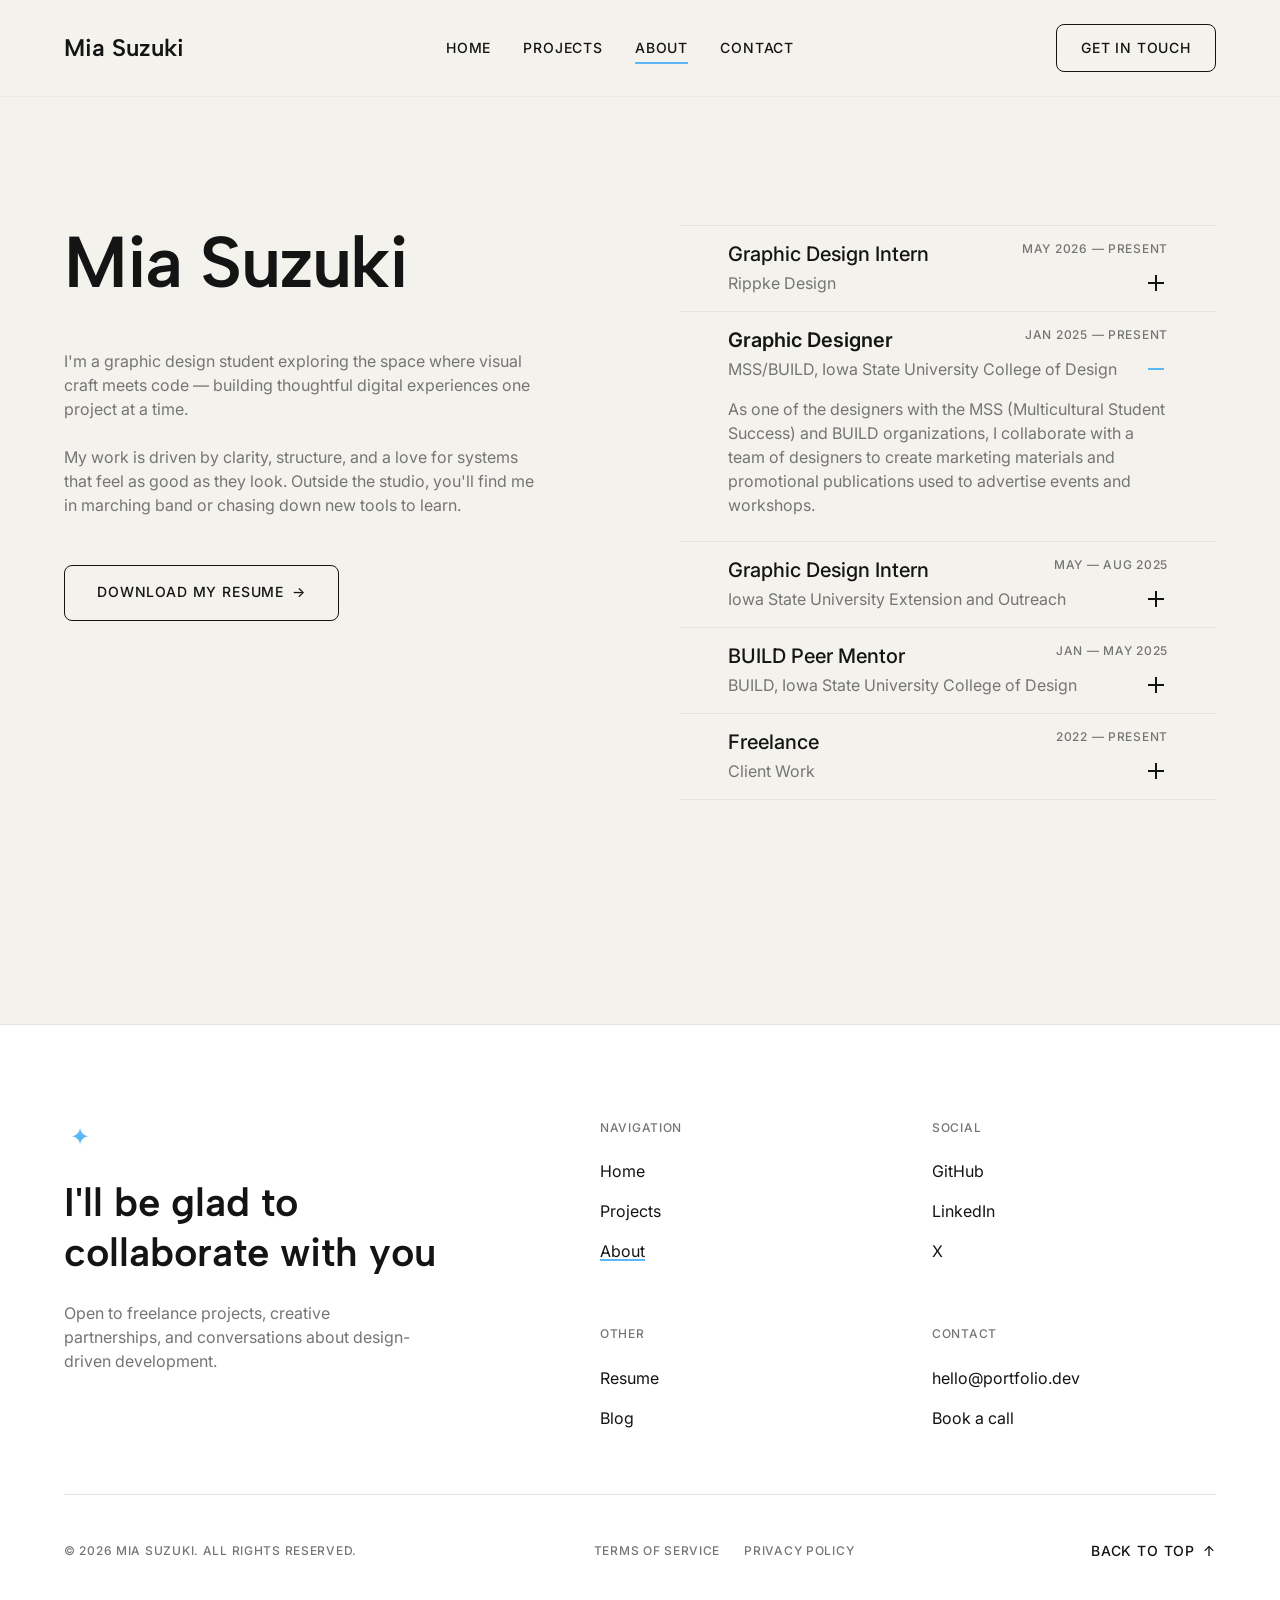
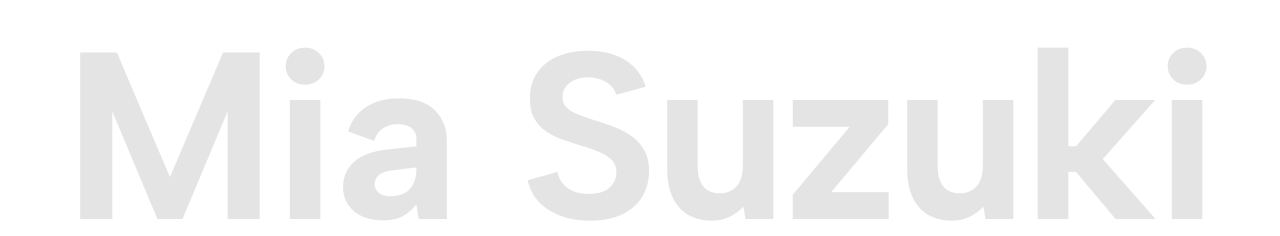
==== about.html @ 1b260010 "Initial commit" ====
<!DOCTYPE html>
<html lang="en" id="top">
<head>
  <meta charset="UTF-8">
  <meta name="viewport" content="width=device-width, initial-scale=1.0">
  <meta name="description" content="About Mia Suzuki — graphic design student, creative technologist, and portfolio maker.">
  <title>About — Mia Suzuki</title>
  <link rel="preconnect" href="https://fonts.googleapis.com">
  <link rel="preconnect" href="https://fonts.gstatic.com" crossorigin>
  <link href="https://fonts.googleapis.com/css2?family=Albert+Sans:wght@400;500;600;700&family=Inter:wght@400;500;600&display=swap" rel="stylesheet">
  <link rel="stylesheet" href="css/tokens.css">
  <link rel="stylesheet" href="css/styles.css">
</head>
<body>

  <!-- Navigation -->
  <header class="nav" role="banner">
    <div class="container nav__inner">
      <a href="index.html" class="nav__wordmark">Mia Suzuki</a>

      <nav class="nav__links" aria-label="Primary">
        <span class="nav__indicator" aria-hidden="true"></span>
        <a href="index.html" class="nav__link text-label">Home</a>
        <a href="index.html#projects" class="nav__link text-label">Projects</a>
        <a href="about.html" class="nav__link text-label nav__link--active" aria-current="page">About</a>
        <a href="contact.html" class="nav__link text-label">Contact</a>
      </nav>

      <div class="nav__actions">
        <a href="contact.html" class="btn btn--outline">Get in touch</a>
      </div>

      <button
        class="nav__toggle"
        type="button"
        aria-expanded="false"
        aria-controls="nav-overlay"
        aria-label="Open menu"
      >
        <span class="nav__toggle-icon" aria-hidden="true">
          <span></span>
          <span></span>
        </span>
      </button>
    </div>
  </header>

  <!-- Mobile menu overlay -->
  <div class="nav-overlay" id="nav-overlay" aria-hidden="true">
    <div class="nav-overlay__header">
      <span class="nav-overlay__wordmark">Mia Suzuki</span>
      <button class="nav-overlay__close text-label" type="button" aria-label="Close menu">Close</button>
    </div>
    <nav class="nav-overlay__links" aria-label="Mobile">
      <a href="index.html" class="nav-overlay__link">Home</a>
      <a href="index.html#projects" class="nav-overlay__link">Projects</a>
      <a href="about.html" class="nav-overlay__link">About</a>
      <a href="contact.html" class="nav-overlay__link">Contact</a>
    </nav>
    <div class="nav-overlay__cta">
      <a href="contact.html" class="btn btn--outline btn--lg">Get in touch</a>
    </div>
  </div>

  <main>
    <section class="about-page" aria-labelledby="about-heading">
      <div class="container about-page__grid">
        <div class="about-page__intro">
          <h1 class="about-page__name text-h1" id="about-heading">Mia Suzuki</h1>
          <div class="about-page__bio">
            <p class="text-body">
              I'm a graphic design student exploring the space where visual craft meets code — building thoughtful digital experiences one project at a time.
            </p>
            <p class="text-body">
              My work is driven by clarity, structure, and a love for systems that feel as good as they look. Outside the studio, you'll find me in marching band or chasing down new tools to learn.
            </p>
          </div>
          <button type="button" class="btn btn--outline btn--lg about-page__resume">
            Download my resume
            <span aria-hidden="true">→</span>
          </button>
        </div>

        <div class="about-page__experience">
          <h2 class="sr-only">Work experience</h2>
          <div class="accordion" data-accordion>

            <div class="accordion__item">
              <h3 class="accordion__heading">
                <button
                  type="button"
                  class="accordion__trigger"
                  aria-expanded="false"
                  aria-controls="exp-panel-1"
                  id="exp-trigger-1"
                >
                  <span class="accordion__trigger-row">
                    <span class="accordion__title">Graphic Design Intern</span>
                    <span class="accordion__date text-caption">May 2026 — Present</span>
                  </span>
                  <span class="accordion__meta-row">
                    <span class="accordion__org text-body text-muted">Rippke Design</span>
                    <span class="accordion__icon" aria-hidden="true"></span>
                  </span>
                </button>
              </h3>
              <div
                class="accordion__panel"
                id="exp-panel-1"
                role="region"
                aria-labelledby="exp-trigger-1"
                aria-hidden="true"
              >
                <div class="accordion__panel-inner">
                  <p class="text-body text-muted">
                    At Rippke Design, I work with a team of designers in a fast paced environment to complete projects for clients across the nation in various fields and industries.
                  </p>
                </div>
              </div>
            </div>

            <div class="accordion__item is-open">
              <h3 class="accordion__heading">
                <button
                  type="button"
                  class="accordion__trigger"
                  aria-expanded="true"
                  aria-controls="exp-panel-2"
                  id="exp-trigger-2"
                >
                  <span class="accordion__trigger-row">
                    <span class="accordion__title">Graphic Designer</span>
                    <span class="accordion__date text-caption">Jan 2025 — Present</span>
                  </span>
                  <span class="accordion__meta-row">
                    <span class="accordion__org text-body text-muted">MSS/BUILD, Iowa State University College of Design</span>
                    <span class="accordion__icon" aria-hidden="true"></span>
                  </span>
                </button>
              </h3>
              <div
                class="accordion__panel"
                id="exp-panel-2"
                role="region"
                aria-labelledby="exp-trigger-2"
              >
                <div class="accordion__panel-inner">
                  <p class="text-body text-muted">
                    As one of the designers with the MSS (Multicultural Student Success) and BUILD organizations, I collaborate with a team of designers to create marketing materials and promotional publications used to advertise events and workshops.
                  </p>
                </div>
              </div>
            </div>

            <div class="accordion__item">
              <h3 class="accordion__heading">
                <button
                  type="button"
                  class="accordion__trigger"
                  aria-expanded="false"
                  aria-controls="exp-panel-3"
                  id="exp-trigger-3"
                >
                  <span class="accordion__trigger-row">
                    <span class="accordion__title">Graphic Design Intern</span>
                    <span class="accordion__date text-caption">May — Aug 2025</span>
                  </span>
                  <span class="accordion__meta-row">
                    <span class="accordion__org text-body text-muted">Iowa State University Extension and Outreach</span>
                    <span class="accordion__icon" aria-hidden="true"></span>
                  </span>
                </button>
              </h3>
              <div
                class="accordion__panel"
                id="exp-panel-3"
                role="region"
                aria-labelledby="exp-trigger-3"
                aria-hidden="true"
              >
                <div class="accordion__panel-inner">
                  <p class="text-body text-muted">
                    Working with the Story County regional director and Iowa 4-H programs I designed flyers, brochures, and booklets to market 4-H clubs and gardening/nutritional programming. I also worked with the Story County Fairboard to help improve fairgrounds and designed the map and schedule brochure that was used for the 2025 Story County Fair.
                  </p>
                </div>
              </div>
            </div>

            <div class="accordion__item">
              <h3 class="accordion__heading">
                <button
                  type="button"
                  class="accordion__trigger"
                  aria-expanded="false"
                  aria-controls="exp-panel-4"
                  id="exp-trigger-4"
                >
                  <span class="accordion__trigger-row">
                    <span class="accordion__title">BUILD Peer Mentor</span>
                    <span class="accordion__date text-caption">Jan — May 2025</span>
                  </span>
                  <span class="accordion__meta-row">
                    <span class="accordion__org text-body text-muted">BUILD, Iowa State University College of Design</span>
                    <span class="accordion__icon" aria-hidden="true"></span>
                  </span>
                </button>
              </h3>
              <div
                class="accordion__panel"
                id="exp-panel-4"
                role="region"
                aria-labelledby="exp-trigger-4"
                aria-hidden="true"
              >
                <div class="accordion__panel-inner">
                  <p class="text-body text-muted">
                    During my time with BUILD, I mentored first year design students and guided them through their time in the core program. If they had any questions about any classes, their assignments/projects, or needed advice on their work, I was there as their mentor to give them any and all support that they needed.
                  </p>
                </div>
              </div>
            </div>

            <div class="accordion__item">
              <h3 class="accordion__heading">
                <button
                  type="button"
                  class="accordion__trigger"
                  aria-expanded="false"
                  aria-controls="exp-panel-5"
                  id="exp-trigger-5"
                >
                  <span class="accordion__trigger-row">
                    <span class="accordion__title">Freelance</span>
                    <span class="accordion__date text-caption">2022 — Present</span>
                  </span>
                  <span class="accordion__meta-row">
                    <span class="accordion__org text-body text-muted">Client Work</span>
                    <span class="accordion__icon" aria-hidden="true"></span>
                  </span>
                </button>
              </h3>
              <div
                class="accordion__panel"
                id="exp-panel-5"
                role="region"
                aria-labelledby="exp-trigger-5"
                aria-hidden="true"
              >
                <div class="accordion__panel-inner">
                  <p class="text-body text-muted">
                    I work with clients throughout the year to develop custom branding, logos, marketing assets, and more, managing projects from concept to final delivery. I collaborate closely with each client to understand their vision and goals.
                  </p>
                </div>
              </div>
            </div>

          </div>
        </div>
      </div>
    </section>
  </main>

  <!-- Footer -->
  <footer class="footer" id="contact" role="contentinfo">
    <div class="footer__card">
      <div class="footer__main">
        <div class="footer__cta">
          <span class="footer__cta-icon" aria-hidden="true">✦</span>
          <h2 class="footer__cta-headline text-h2">I'll be glad to collaborate with you</h2>
          <p class="footer__cta-text text-body">
            Open to freelance projects, creative partnerships, and conversations about design-driven development.
          </p>
        </div>

        <div class="footer__columns">
          <div class="footer__column">
            <h3 class="footer__column-title text-caption">Navigation</h3>
            <ul class="footer__column-links">
              <li><a href="index.html" class="footer__column-link">Home</a></li>
              <li><a href="index.html#projects" class="footer__column-link">Projects</a></li>
              <li><a href="about.html" class="footer__column-link footer__column-link--active">About</a></li>
            </ul>
          </div>

          <div class="footer__column">
            <h3 class="footer__column-title text-caption">Social</h3>
            <ul class="footer__column-links">
              <li><a href="#" class="footer__column-link">GitHub</a></li>
              <li><a href="#" class="footer__column-link">LinkedIn</a></li>
              <li><a href="#" class="footer__column-link">X</a></li>
            </ul>
          </div>

          <div class="footer__column">
            <h3 class="footer__column-title text-caption">Other</h3>
            <ul class="footer__column-links">
              <li><a href="#" class="footer__column-link">Resume</a></li>
              <li><a href="#" class="footer__column-link">Blog</a></li>
            </ul>
          </div>

          <div class="footer__column">
            <h3 class="footer__column-title text-caption">Contact</h3>
            <ul class="footer__column-links">
              <li><a href="mailto:hello@portfolio.dev" class="footer__column-link">hello@portfolio.dev</a></li>
              <li><a href="contact.html" class="footer__column-link">Book a call</a></li>
            </ul>
          </div>
        </div>
      </div>

      <div class="footer__bar">
        <p class="text-caption">© 2026 Mia Suzuki. All rights reserved.</p>
        <div class="footer__legal">
          <a href="#" class="footer__legal-link text-caption">Terms of Service</a>
          <a href="#" class="footer__legal-link text-caption">Privacy Policy</a>
        </div>
        <a href="#top" class="footer__back-top text-label" id="back-to-top">
          Back to top
          <span aria-hidden="true">↑</span>
        </a>
      </div>

      <p class="footer__watermark" aria-hidden="true">Mia Suzuki</p>
    </div>
  </footer>

  <script src="js/main.js"></script>
</body>
</html>
---- css/tokens.css ----
/* DESIGN.md — semantic tokens only. Components reference these, never primitives. */

:root {
  /* Primitives (reference layer — do not use in components) */
  --primitive-black: #0A0A0A;
  --primitive-ink: #141414;
  --primitive-charcoal: #1F1F1F;
  --primitive-gray-900: #2B2B2B;
  --primitive-gray-700: #4A4A4A;
  --primitive-gray-500: #757575;
  --primitive-gray-300: #B5B5B5;
  --primitive-gray-100: #E6E4E0;
  --primitive-paper: #F4F2ED;
  --primitive-white: #FFFFFF;
  --primitive-accent-sky: #5CB8F5;
  --primitive-accent-sky-hover: #45ABEF;
  --primitive-accent-sky-active: #2E9EE6;
  --primitive-accent-blue: #0284C7;
  --primitive-accent-red: #E8341C;
  --primitive-success: #1F8A4C;
  --primitive-warning: #C77700;
  --primitive-danger: #C4271A;

  /* Semantic — Surfaces & Text */
  --bg-base: var(--primitive-paper);
  --bg-surface: var(--primitive-white);
  --bg-glass: color-mix(in srgb, var(--bg-base) 78%, transparent);
  --bg-inverse: var(--primitive-black);
  --bg-surface-inverse: var(--primitive-charcoal);
  --bg-disabled: var(--primitive-gray-100);
  --fg-primary: var(--primitive-ink);
  --fg-muted: var(--primitive-gray-500);
  --fg-subtle: var(--primitive-gray-300);
  --fg-primary-inverse: var(--primitive-paper);
  --fg-muted-inverse: var(--primitive-gray-300);
  --fg-on-accent: var(--primitive-white);

  /* Semantic — Borders, Accent, State */
  --border-default: var(--primitive-gray-100);
  --border-strong: var(--primitive-gray-300);
  --border-glass: color-mix(in srgb, var(--border-default) 65%, transparent);
  --border-inverse: var(--primitive-gray-700);
  --accent-default: var(--primitive-accent-sky);
  --accent-hover: var(--primitive-accent-sky-hover);
  --accent-active: var(--primitive-accent-sky-active);
  --accent-fg: var(--primitive-white);
  --focus-ring: var(--primitive-accent-blue);
  --overlay-scrim: rgba(10, 10, 10, 0.6);
  --feedback-success: var(--primitive-success);
  --feedback-warning: var(--primitive-warning);
  --feedback-danger: var(--primitive-danger);
  --feedback-info: var(--primitive-accent-blue);

  /* Typography families */
  --font-display: "Albert Sans", sans-serif;
  --font-ui: "Inter", sans-serif;

  /* Type scale — desktop */
  --text-caption: 12px;
  --text-label: 14px;
  --text-body: 16px;
  --text-title: 24px;
  --text-h2: 40px;
  --text-h1: 72px;
  --text-display: 112px;

  /* Line height */
  --leading-tight: 1.05;
  --leading-snug: 1.25;
  --leading-normal: 1.5;
  --leading-ui: 1.2;

  /* Tracking */
  --tracking-tight: -0.02em;
  --tracking-normal: 0;
  --tracking-label: 0.06em;

  /* Spacing */
  --space-0: 0;
  --space-1: 4px;
  --space-2: 8px;
  --space-3: 16px;
  --space-4: 24px;
  --space-5: 32px;
  --space-6: 48px;
  --space-7: 64px;
  --space-8: 96px;
  --space-9: 128px;

  /* Layout aliases */
  --gutter: var(--space-4);
  --gutter-mobile: var(--space-3);
  --section: var(--space-8);
  --inset-card: var(--space-4);
  --container-max: 1440px;
  --content-max: 1200px;

  /* Radius */
  --radius-none: 0;
  --radius-sm: 4px;
  --radius-md: 8px;
  --radius-full: 9999px;

  /* Shadows */
  --shadow-none: none;
  --shadow-floating: 0 8px 24px rgba(10, 10, 10, 0.16);
  --shadow-elevated-idle: 0 8px 24px rgba(10, 10, 10, 0);
  --shadow-focus: 0 0 0 3px rgba(2, 132, 199, 0.4);

  /* Borders */
  --border-width-hairline: 1px;
  --border-width-strong: 2px;

  /* Glass */
  --blur-glass: 16px;

  /* Z-index */
  --z-base: 0;
  --z-raised: 10;
  --z-sticky: 100;
  --z-dropdown: 200;
  --z-scrim: 900;
  --z-modal: 1000;

  /* Motion */
  --duration-instant: 100ms;
  --duration-fast: 200ms;
  --duration-base: 320ms;
  --duration-slow: 600ms;
  --easing-standard: cubic-bezier(0.4, 0, 0.2, 1);
  --easing-entrance: cubic-bezier(0.16, 1, 0.3, 1);
  --easing-exit: cubic-bezier(0.4, 0, 1, 1);
  --distance-sm: 8px;
  --distance-md: 24px;

  /* Control sizing */
  --control-height-sm: 40px;
  --control-height-md: 48px;
  --control-height-lg: 56px;
}

@media (max-width: 767px) {
  :root {
    --text-title: 20px;
    --text-h2: 28px;
    --text-h1: 40px;
    --text-display: 56px;
  }
}
---- css/styles.css ----
/* Base reset & typography */

*,
*::before,
*::after {
  box-sizing: border-box;
  margin: 0;
  padding: 0;
}

html {
  scroll-behavior: smooth;
}

@media (prefers-reduced-motion: reduce) {
  html {
    scroll-behavior: auto;
  }

  *,
  *::before,
  *::after {
    animation-duration: 0.01ms !important;
    animation-iteration-count: 1 !important;
    transition-duration: 0.01ms !important;
  }
}

body {
  font-family: var(--font-ui);
  font-size: var(--text-body);
  font-weight: 400;
  line-height: var(--leading-normal);
  letter-spacing: var(--tracking-normal);
  color: var(--fg-primary);
  background-color: var(--bg-base);
  -webkit-font-smoothing: antialiased;
  overflow-x: clip;
}

img {
  display: block;
  max-width: 100%;
  height: auto;
}

a {
  color: inherit;
  text-decoration: none;
}

button {
  font: inherit;
  cursor: pointer;
  border: none;
  background: none;
}

ul {
  list-style: none;
}

/* Composite text styles */

.text-display {
  font-family: var(--font-display);
  font-size: var(--text-display);
  font-weight: 700;
  line-height: var(--leading-tight);
  letter-spacing: var(--tracking-tight);
  color: var(--fg-primary);
}

.text-h1 {
  font-family: var(--font-display);
  font-size: var(--text-h1);
  font-weight: 600;
  line-height: var(--leading-tight);
  letter-spacing: var(--tracking-tight);
  color: var(--fg-primary);
}

.text-h2 {
  font-family: var(--font-display);
  font-size: var(--text-h2);
  font-weight: 600;
  line-height: var(--leading-snug);
  letter-spacing: var(--tracking-normal);
  color: var(--fg-primary);
}

.text-title {
  font-family: var(--font-ui);
  font-size: var(--text-title);
  font-weight: 500;
  line-height: var(--leading-snug);
  color: var(--fg-primary);
}

.text-body {
  font-family: var(--font-ui);
  font-size: var(--text-body);
  font-weight: 400;
  line-height: var(--leading-normal);
  color: var(--fg-primary);
}

.text-body-strong {
  font-family: var(--font-ui);
  font-size: var(--text-body);
  font-weight: 600;
  line-height: var(--leading-normal);
  color: var(--fg-primary);
}

.text-label {
  font-family: var(--font-ui);
  font-size: var(--text-label);
  font-weight: 500;
  line-height: var(--leading-ui);
  letter-spacing: var(--tracking-label);
  text-transform: uppercase;
  color: var(--fg-primary);
}

.text-caption {
  font-family: var(--font-ui);
  font-size: var(--text-caption);
  font-weight: 500;
  line-height: var(--leading-ui);
  letter-spacing: var(--tracking-label);
  text-transform: uppercase;
  color: var(--fg-muted);
}

.text-muted {
  color: var(--fg-muted);
}

/* Layout */

.container {
  width: 100%;
  max-width: var(--container-max);
  margin-inline: auto;
  padding-inline: var(--gutter-mobile);
}

@media (min-width: 768px) {
  .container {
    padding-inline: var(--space-6);
  }
}

@media (min-width: 1280px) {
  .container {
    padding-inline: var(--space-7);
  }
}

.divider {
  height: var(--border-width-hairline);
  background-color: var(--border-default);
  border: none;
}

/* Focus */

:focus-visible {
  outline: none;
  box-shadow: var(--shadow-focus);
}

/* Buttons */

.btn {
  display: inline-flex;
  align-items: center;
  justify-content: center;
  gap: var(--space-2);
  height: var(--control-height-md);
  padding-inline: var(--space-4);
  border-radius: var(--radius-md);
  font-family: var(--font-ui);
  font-size: var(--text-label);
  font-weight: 500;
  line-height: var(--leading-ui);
  letter-spacing: var(--tracking-label);
  text-transform: uppercase;
  transition:
    background-color var(--duration-fast) var(--easing-standard),
    border-color var(--duration-fast) var(--easing-standard),
    color var(--duration-fast) var(--easing-standard),
    transform var(--duration-fast) var(--easing-standard);
}

.btn:active:not(:disabled) {
  transform: translateY(var(--distance-sm));
}

.btn--primary {
  background-color: var(--accent-default);
  color: var(--accent-fg);
}

.btn--primary:hover {
  background-color: var(--accent-hover);
}

.btn--primary:active {
  background-color: var(--accent-active);
}

.btn--secondary {
  background-color: transparent;
  color: var(--fg-primary);
  border: var(--border-width-hairline) solid var(--border-default);
}

.btn--secondary:hover {
  border-color: var(--border-strong);
}

.btn--outline {
  background-color: transparent;
  color: var(--fg-primary);
  border: var(--border-width-hairline) solid var(--fg-primary);
}

.btn--outline:hover {
  background-color: var(--accent-default);
  border-color: var(--accent-default);
  color: var(--accent-fg);
}

.btn--outline:active {
  background-color: var(--accent-active);
  border-color: var(--accent-active);
}

.btn--lg {
  height: var(--control-height-lg);
  padding-inline: var(--space-5);
}

/* Navigation */

.nav {
  position: sticky;
  top: 0;
  z-index: var(--z-sticky);
  background-color: var(--bg-glass);
  border-bottom: var(--border-width-hairline) solid var(--border-glass);
  -webkit-backdrop-filter: blur(var(--blur-glass)) saturate(1.15);
  backdrop-filter: blur(var(--blur-glass)) saturate(1.15);
}

@supports not ((backdrop-filter: blur(1px)) or (-webkit-backdrop-filter: blur(1px))) {
  .nav {
    background-color: var(--bg-base);
    border-bottom-color: var(--border-default);
  }
}

.nav__inner {
  display: flex;
  align-items: center;
  justify-content: space-between;
  min-height: var(--space-8);
  padding-block: var(--space-3);
}

.nav__wordmark {
  font-family: var(--font-display);
  font-size: var(--text-title);
  font-weight: 600;
  line-height: var(--leading-snug);
  color: var(--fg-primary);
}

.nav__links {
  display: none;
  position: relative;
  align-items: center;
  gap: var(--space-5);
}

@media (min-width: 768px) {
  .nav__links {
    display: flex;
  }
}

.nav__indicator {
  position: absolute;
  bottom: 0;
  left: 0;
  height: var(--border-width-strong);
  background-color: var(--accent-default);
  width: 0;
  transform: translateX(0);
  transition:
    transform var(--duration-base) var(--easing-standard),
    width var(--duration-base) var(--easing-standard);
  pointer-events: none;
}

@media (prefers-reduced-motion: reduce) {
  .nav__indicator {
    transition: none;
  }
}

.nav__link {
  position: relative;
  padding-block: var(--space-2);
  transition: color var(--duration-fast) var(--easing-standard);
}

.nav__link:hover {
  color: var(--fg-muted);
}

.nav__link--active {
  color: var(--fg-primary);
}

.nav__actions {
  display: none;
  align-items: center;
  gap: var(--space-4);
}

@media (min-width: 768px) {
  .nav__actions {
    display: flex;
  }
}

.nav__toggle {
  display: flex;
  align-items: center;
  justify-content: center;
  width: var(--control-height-sm);
  height: var(--control-height-sm);
  border-radius: var(--radius-sm);
  border: var(--border-width-hairline) solid var(--border-default);
  color: var(--fg-primary);
}

@media (min-width: 768px) {
  .nav__toggle {
    display: none;
  }
}

.nav__toggle-icon {
  display: flex;
  flex-direction: column;
  gap: var(--space-1);
}

.nav__toggle-icon span {
  display: block;
  width: 16px;
  height: var(--border-width-strong);
  background-color: currentColor;
  transition: transform var(--duration-fast) var(--easing-standard);
}

.nav__toggle[aria-expanded="true"] .nav__toggle-icon span:first-child {
  transform: translateY(6px) rotate(45deg);
}

.nav__toggle[aria-expanded="true"] .nav__toggle-icon span:last-child {
  transform: translateY(-6px) rotate(-45deg);
}

/* Mobile menu overlay */

.nav-overlay {
  position: fixed;
  inset: 0;
  z-index: var(--z-dropdown);
  display: flex;
  flex-direction: column;
  padding: var(--space-6) var(--gutter-mobile);
  background-color: var(--bg-inverse);
  opacity: 0;
  visibility: hidden;
  transition:
    opacity var(--duration-base) var(--easing-standard),
    visibility var(--duration-base) var(--easing-standard);
}

.nav-overlay.is-open {
  opacity: 1;
  visibility: visible;
}

.nav-overlay__header {
  display: flex;
  align-items: center;
  justify-content: space-between;
  margin-bottom: var(--space-8);
}

.nav-overlay__wordmark {
  font-family: var(--font-display);
  font-size: var(--text-h2);
  font-weight: 600;
  color: var(--fg-primary-inverse);
}

.nav-overlay__close {
  display: flex;
  align-items: center;
  justify-content: center;
  width: var(--control-height-sm);
  height: var(--control-height-sm);
  color: var(--fg-primary-inverse);
  border-radius: var(--radius-sm);
  border: var(--border-width-hairline) solid var(--border-inverse);
}

.nav-overlay__links {
  display: flex;
  flex-direction: column;
  gap: var(--space-4);
}

.nav-overlay__link {
  font-family: var(--font-display);
  font-size: var(--text-h2);
  font-weight: 600;
  line-height: var(--leading-snug);
  color: var(--fg-primary-inverse);
  transition: color var(--duration-fast) var(--easing-standard);
}

.nav-overlay__link:hover {
  color: var(--fg-muted-inverse);
}

.nav-overlay__cta {
  margin-top: auto;
  padding-top: var(--space-6);
}

/* Hero */

.hero {
  padding-block: var(--space-9) var(--space-8);
  width: 100%;
  max-width: 100%;
  overflow-x: clip;
}

.hero__intro {
  display: flex;
  flex-direction: column;
  align-items: center;
  text-align: center;
  margin-bottom: var(--space-8);
}

.hero__headline {
  margin-bottom: var(--space-6);
}

.hero__description {
  max-width: 48ch;
  margin-bottom: var(--space-6);
  color: var(--fg-muted);
}

.hero__actions {
  margin-bottom: 0;
}

.hero__ticker {
  overflow: hidden;
  width: 100%;
  max-width: 100%;
  margin-block: var(--space-8);
  mask-image: linear-gradient(
    to right,
    transparent,
    var(--fg-primary) 8%,
    var(--fg-primary) 92%,
    transparent
  );
  -webkit-mask-image: linear-gradient(
    to right,
    transparent,
    black 8%,
    black 92%,
    transparent
  );
}

.hero__ticker-track {
  display: flex;
  width: max-content;
  animation: hero-ticker 48s linear infinite;
}
.hero__ticker-group {
  display: flex;
  gap: var(--gutter);
  padding-right: var(--gutter);
  list-style: none;
}

.hero__ticker-item {
  flex-shrink: 0;
  width: 240px;
  aspect-ratio: 3 / 2;
  border-radius: var(--radius-md);
  overflow: hidden;
}

.hero__ticker-placeholder {
  position: relative;
  display: flex;
  align-items: center;
  justify-content: center;
  width: 100%;
  height: 100%;
  background-color: var(--bg-disabled);
}

@media (min-width: 768px) {
  .hero__ticker-item {
    width: 320px;
  }
}

@media (min-width: 1024px) {
  .hero__ticker-item {
    width: 400px;
  }
}

@keyframes hero-ticker {
  from {
    transform: translateX(0);
  }

  to {
    transform: translateX(-50%);
  }
}

@media (prefers-reduced-motion: reduce) {
  .hero__ticker-track {
    animation: none;
    overflow-x: auto;
    max-width: 100%;
    padding-inline: var(--gutter-mobile);
  }

  .hero__ticker {
    mask-image: none;
    -webkit-mask-image: none;
  }
}

.hero__stats {
  display: grid;
  grid-template-columns: repeat(2, minmax(0, 1fr));
  gap: 0;
  width: 100%;
  max-width: 100%;
  margin-top: var(--space-8);
  padding-block: var(--space-8) 0;
  padding-inline: 0;
  border-top: var(--border-width-hairline) solid var(--border-default);
}

.hero__stats > div {
  display: flex;
  flex-direction: column;
  align-items: center;
  text-align: center;
  padding-inline: var(--space-3);
}

@media (min-width: 768px) {
  .hero__stats {
    grid-template-columns: repeat(4, minmax(0, 1fr));
  }

  .hero__stats > div {
    padding-inline: var(--space-4);
  }
}

.hero__stat-value {
  font-family: var(--font-display);
  font-size: var(--text-h2);
  font-weight: 600;
  line-height: var(--leading-snug);
  margin-bottom: var(--space-2);
}

/* Featured projects */

.projects {
  padding-block: var(--space-8) var(--space-9);
}

.projects__header {
  display: flex;
  flex-direction: column;
  gap: var(--space-3);
  margin-bottom: var(--space-7);
  max-width: 48ch;
}

@media (min-width: 768px) {
  .projects__header {
    flex-direction: row;
    align-items: flex-end;
    justify-content: space-between;
    max-width: none;
  }
}

.projects__count {
  flex-shrink: 0;
}

.projects__grid {
  display: grid;
  grid-template-columns: 1fr;
  gap: var(--gutter);
}

@media (min-width: 768px) {
  .projects__grid {
    grid-template-columns: repeat(2, 1fr);
  }
}

/* Project card */

.project-card__surface {
  background-color: var(--bg-surface);
  border-radius: var(--radius-md);
  border: var(--border-width-hairline) solid var(--border-default);
  padding: var(--inset-card);
  box-shadow: var(--shadow-elevated-idle);
  transform: translateY(0);
  transition:
    transform var(--duration-slow) var(--easing-entrance),
    box-shadow var(--duration-slow) var(--easing-entrance);
}

.project-card__link:hover .project-card__surface,
.project-card__link:focus-visible .project-card__surface {
  transform: translateY(calc(-1 * var(--distance-sm)));
  box-shadow: var(--shadow-floating);
}

.project-card__link {
  display: block;
  color: inherit;
}

.project-card__link:focus-visible {
  outline: none;
}

.project-card__link:focus-visible .project-card__surface {
  box-shadow: var(--shadow-floating), var(--shadow-focus);
}

.project-card__media {
  position: relative;
  display: flex;
  align-items: center;
  justify-content: center;
  aspect-ratio: 16 / 10;
  margin-bottom: var(--space-4);
  border-radius: var(--radius-md);
  overflow: hidden;
  background-color: var(--bg-disabled);
}

.project-card__media--orb::before,
.hero__ticker-placeholder.project-card__media--orb::before {
  content: "";
  position: absolute;
  top: 8%;
  left: 6%;
  width: 42%;
  height: 50%;
  border-radius: var(--radius-full);
  background-color: var(--accent-default);
  opacity: 0.4;
  filter: blur(40px);
}

.project-card__media--orb-alt::before,
.hero__ticker-placeholder.project-card__media--orb-alt::before {
  content: "";
  position: absolute;
  bottom: 10%;
  right: 8%;
  width: 38%;
  height: 45%;
  border-radius: var(--radius-full);
  background-color: var(--accent-default);
  opacity: 0.35;
  filter: blur(40px);
}

.project-card__media--gradient,
.hero__ticker-placeholder.project-card__media--gradient {
  background: linear-gradient(
    135deg,
    color-mix(in srgb, var(--accent-default) 30%, var(--bg-disabled)) 0%,
    var(--bg-disabled) 55%,
    var(--bg-surface) 100%
  );
}

.project-card__media--gradient-alt,
.hero__ticker-placeholder.project-card__media--gradient-alt {
  background: linear-gradient(
    160deg,
    var(--bg-disabled) 0%,
    color-mix(in srgb, var(--accent-default) 22%, var(--bg-disabled)) 50%,
    var(--bg-surface) 100%
  );
}

.project-card__badge {
  position: relative;
  z-index: 1;
  padding: var(--space-1) var(--space-3);
  border-radius: var(--radius-sm);
}

.project-card__badge--light {
  background-color: var(--bg-surface);
  color: var(--fg-primary);
  border: var(--border-width-hairline) solid var(--border-default);
}

.project-card__badge--dark {
  background-color: var(--bg-surface-inverse);
  color: var(--fg-primary-inverse);
}

.project-card__body {
  display: flex;
  flex-direction: column;
  gap: var(--space-2);
}

.project-card__meta {
  margin-bottom: var(--space-1);
}

.project-card__title-row {
  display: flex;
  align-items: flex-start;
  justify-content: space-between;
  gap: var(--space-3);
}

.project-card__title {
  flex: 1;
  min-width: 0;
}

.project-card__arrow {
  flex-shrink: 0;
  color: var(--accent-default);
  font-size: var(--text-title);
  font-weight: 400;
  line-height: 1;
  transition: transform var(--duration-slow) var(--easing-entrance);
}

.project-card__link:hover .project-card__arrow {
  transform: translate(2px, -2px);
}

.project-card__excerpt {
  color: var(--fg-muted);
}

@media (prefers-reduced-motion: reduce) {
  .project-card__surface {
    transition: box-shadow var(--duration-fast) var(--easing-standard);
  }

  .project-card__link:hover .project-card__surface,
  .project-card__link:focus-visible .project-card__surface {
    transform: none;
  }

  .project-card__link:hover .project-card__arrow {
    transform: none;
  }
}

/* Footer */

.footer {
  width: 100%;
  max-width: 100%;
  padding-block: var(--space-8) 0;
  padding-inline: 0;
  overflow: hidden;
}

.footer__card {
  position: relative;
  container-type: inline-size;
  width: 100%;
  max-width: 100%;
  background-color: var(--bg-surface);
  border-radius: var(--radius-none);
  border: none;
  border-top: var(--border-width-hairline) solid var(--border-default);
  padding: var(--space-7) var(--gutter-mobile) var(--space-5);
  overflow: hidden;
}

@media (min-width: 768px) {
  .footer__card {
    padding: var(--space-8) var(--space-6) var(--space-6);
  }
}

@media (min-width: 1280px) {
  .footer__card {
    padding-inline: var(--space-7);
  }
}

.footer__main {
  display: grid;
  gap: var(--space-7);
  margin-bottom: var(--space-7);
}

@media (min-width: 1024px) {
  .footer__main {
    grid-template-columns: 1fr 1.4fr;
    gap: var(--space-8);
    align-items: start;
  }
}

.footer__cta-icon {
  display: inline-flex;
  align-items: center;
  justify-content: center;
  width: var(--space-5);
  height: var(--space-5);
  margin-bottom: var(--space-4);
  color: var(--accent-default);
  font-size: var(--text-title);
  line-height: 1;
}

.footer__cta-headline {
  max-width: 16ch;
  margin-bottom: var(--space-4);
}

.footer__cta-text {
  max-width: 36ch;
  color: var(--fg-muted);
}

.footer__columns {
  display: grid;
  grid-template-columns: 1fr 1fr;
  gap: var(--space-6) var(--space-5);
}

@media (min-width: 768px) {
  .footer__columns {
    gap: var(--space-7) var(--space-6);
  }
}

.footer__column-title {
  margin-bottom: var(--space-4);
}

.footer__column-links {
  display: flex;
  flex-direction: column;
  gap: var(--space-3);
}

.footer__column-link {
  font-family: var(--font-ui);
  font-size: var(--text-body);
  font-weight: 400;
  line-height: var(--leading-normal);
  color: var(--fg-primary);
  transition: color var(--duration-fast) var(--easing-standard);
}

.footer__column-link:hover {
  color: var(--fg-muted);
}

.footer__column-link--active {
  color: var(--fg-primary);
  box-shadow: inset 0 calc(-1 * var(--border-width-strong)) 0 0 var(--accent-default);
}

.footer__bar {
  display: flex;
  flex-direction: column;
  gap: var(--space-4);
  padding-top: var(--space-6);
  border-top: var(--border-width-hairline) solid var(--border-default);
}

@media (min-width: 768px) {
  .footer__bar {
    flex-direction: row;
    align-items: center;
    justify-content: space-between;
  }
}

.footer__legal {
  display: flex;
  flex-wrap: wrap;
  gap: var(--space-4);
}

.footer__legal-link {
  color: var(--fg-muted);
  transition: color var(--duration-fast) var(--easing-standard);
}

.footer__legal-link:hover {
  color: var(--fg-primary);
}

.footer__back-top {
  display: inline-flex;
  align-items: center;
  gap: var(--space-2);
  color: var(--fg-primary);
  transition: color var(--duration-fast) var(--easing-standard);
}

.footer__back-top:hover {
  color: var(--fg-muted);
}

.footer__watermark {
  display: block;
  width: calc(100% + 2 * var(--gutter-mobile));
  margin-top: var(--space-6);
  margin-inline: calc(-1 * var(--gutter-mobile));
  margin-bottom: calc(-1 * var(--space-5));
  padding-inline: var(--gutter-mobile);
  padding-top: var(--space-4);
  box-sizing: border-box;
  font-family: var(--font-display);
  font-size: 14cqi;
  font-weight: 700;
  line-height: 0.88;
  letter-spacing: var(--tracking-tight);
  color: var(--fg-subtle);
  opacity: 0.35;
  pointer-events: none;
  user-select: none;
  white-space: nowrap;
  overflow: hidden;
}

@media (min-width: 768px) {
  .footer__watermark {
    width: calc(100% + 2 * var(--space-6));
    margin-inline: calc(-1 * var(--space-6));
    padding-inline: var(--space-6);
    margin-bottom: calc(-1 * var(--space-6));
  }
}

@media (min-width: 1280px) {
  .footer__watermark {
    width: calc(100% + 2 * var(--space-7));
    margin-inline: calc(-1 * var(--space-7));
    padding-inline: var(--space-7);
  }
}

/* Contact page */

.contact-page {
  padding-block: var(--space-9);
}

.contact-page__title {
  text-align: center;
  margin-bottom: var(--space-8);
}

.contact-page__grid {
  display: grid;
  gap: var(--space-8);
  align-items: start;
}

@media (min-width: 1024px) {
  .contact-page__grid {
    grid-template-columns: 1.15fr 1fr;
    gap: var(--space-9);
  }
}

.contact-form {
  background-color: var(--bg-surface);
  border: var(--border-width-hairline) solid var(--border-default);
  border-radius: var(--radius-md);
  padding: var(--space-6);
}

@media (min-width: 768px) {
  .contact-form {
    padding: var(--space-7);
  }
}

.form-field {
  margin-bottom: var(--space-4);
}

.form-field:last-of-type {
  margin-bottom: var(--space-5);
}

.form-label {
  display: block;
  margin-bottom: var(--space-2);
}

.form-required {
  color: var(--feedback-danger);
}

.form-input,
.form-textarea {
  width: 100%;
  padding-inline: var(--space-4);
  background-color: var(--bg-surface);
  border: var(--border-width-hairline) solid var(--border-default);
  border-radius: var(--radius-sm);
  color: var(--fg-primary);
  font-family: var(--font-ui);
  font-size: var(--text-body);
  line-height: var(--leading-normal);
  transition:
    border-color var(--duration-fast) var(--easing-standard),
    box-shadow var(--duration-fast) var(--easing-standard);
}

.form-input {
  height: var(--control-height-md);
}

.form-input::placeholder,
.form-textarea::placeholder {
  color: var(--fg-subtle);
}

.form-input:hover,
.form-textarea:hover {
  border-color: var(--border-strong);
}

.form-input:focus,
.form-textarea:focus {
  outline: none;
  border-width: var(--border-width-strong);
  border-color: var(--focus-ring);
  box-shadow: var(--shadow-focus);
}

.form-textarea {
  min-height: var(--space-9);
  padding-block: var(--space-3);
  resize: vertical;
}

.contact-form__submit {
  width: 100%;
}

.contact-page__info {
  display: flex;
  flex-direction: column;
  gap: var(--space-4);
}

.contact-info__phone {
  color: var(--fg-primary);
}

.contact-info__email {
  display: inline-block;
  font-family: var(--font-display);
  font-weight: 600;
  line-height: var(--leading-snug);
  color: var(--fg-primary);
  transition: color var(--duration-fast) var(--easing-standard);
}

.contact-info__email:hover {
  color: var(--fg-muted);
}

.contact-info__block {
  margin-top: var(--space-4);
}

.contact-info__label {
  margin-bottom: var(--space-2);
}

.contact-info__text {
  max-width: 32ch;
}

.contact-info__social {
  display: flex;
  flex-direction: column;
  margin-top: var(--space-6);
  border-top: var(--border-width-hairline) solid var(--border-default);
}

.contact-info__social-link {
  display: flex;
  align-items: center;
  justify-content: space-between;
  gap: var(--space-4);
  padding-block: var(--space-4);
  padding-inline: var(--space-3);
  margin-inline: calc(-1 * var(--space-3));
  border-bottom: var(--border-width-hairline) solid var(--border-default);
  border-radius: var(--radius-sm);
  color: var(--fg-primary);
  transition:
    background-color var(--duration-fast) var(--easing-standard),
    color var(--duration-fast) var(--easing-standard);
}

.contact-info__social-link:hover {
  background-color: var(--bg-disabled);
  color: var(--accent-default);
}

.contact-info__arrow {
  flex-shrink: 0;
  font-size: var(--text-body);
  line-height: 1;
  transition: color var(--duration-fast) var(--easing-standard);
}

.contact-info__social-link:hover .contact-info__arrow {
  color: var(--accent-default);
}

/* About page */

.about-page {
  padding-block: var(--space-9);
}

.about-page__grid {
  display: grid;
  gap: var(--space-8);
}

@media (min-width: 1024px) {
  .about-page__grid {
    grid-template-columns: 1fr 1.1fr;
    gap: var(--space-9);
    align-items: start;
  }
}

.about-page__intro {
  display: flex;
  flex-direction: column;
  gap: var(--space-6);
}

.about-page__name {
  color: var(--fg-primary);
}

.about-page__bio {
  display: flex;
  flex-direction: column;
  gap: var(--space-4);
  max-width: 48ch;
}

.about-page__bio .text-body {
  color: var(--fg-muted);
}

.about-page__resume {
  align-self: flex-start;
}

/* Accordion */

.accordion {
  border-top: var(--border-width-hairline) solid var(--border-default);
}

.accordion__item {
  border-bottom: var(--border-width-hairline) solid var(--border-default);
}

.accordion__heading {
  margin: 0;
}

.accordion__trigger {
  display: flex;
  flex-direction: column;
  gap: var(--space-1);
  width: calc(100% - 2 * var(--space-4));
  margin-inline: var(--space-4);
  padding-block: var(--space-3);
  padding-inline: var(--space-4);
  border-radius: var(--radius-sm);
  text-align: left;
  color: var(--fg-primary);
  transition:
    background-color var(--duration-fast) var(--easing-standard),
    color var(--duration-fast) var(--easing-standard);
}

.accordion__trigger:hover {
  background-color: var(--bg-disabled);
}

.accordion__trigger-row,
.accordion__meta-row {
  display: flex;
  align-items: flex-start;
  justify-content: space-between;
  gap: var(--space-4);
  width: 100%;
}

.accordion__title {
  font-family: var(--font-ui);
  font-size: 20px;
  font-weight: 500;
  line-height: var(--leading-snug);
  transition:
    color var(--duration-fast) var(--easing-standard),
    font-weight var(--duration-fast) var(--easing-standard);
}

.accordion__item.is-open .accordion__title {
  font-weight: 600;
  color: var(--fg-primary);
}

.accordion__trigger:hover .accordion__title {
  color: var(--accent-default);
  font-weight: 600;
}

.accordion__date {
  flex-shrink: 0;
  text-align: right;
  transition: color var(--duration-fast) var(--easing-standard);
}

.accordion__trigger:hover .accordion__date {
  color: var(--accent-default);
}

.accordion__org {
  flex: 1;
  transition: color var(--duration-fast) var(--easing-standard);
}

.accordion__icon {
  position: relative;
  flex-shrink: 0;
  width: var(--space-4);
  height: var(--space-4);
  margin-top: 0;
  transition: transform var(--duration-fast) var(--easing-standard);
}

.accordion__trigger:hover .accordion__icon {
  transform: rotate(90deg);
}

.accordion__item.is-open .accordion__trigger:hover .accordion__icon {
  transform: rotate(0deg);
}

.accordion__icon::before,
.accordion__icon::after {
  content: "";
  position: absolute;
  top: 50%;
  left: 50%;
  background-color: var(--fg-primary);
  transition:
    transform var(--duration-base) var(--easing-standard),
    background-color var(--duration-fast) var(--easing-standard),
    opacity var(--duration-fast) var(--easing-standard);
}

.accordion__trigger:hover .accordion__icon::before,
.accordion__trigger:hover .accordion__icon::after {
  background-color: var(--accent-default);
}

.accordion__item.is-open .accordion__icon::before {
  background-color: var(--accent-default);
}

.accordion__icon::before {
  width: var(--space-3);
  height: var(--border-width-strong);
  transform: translate(-50%, -50%);
}

.accordion__icon::after {
  width: var(--border-width-strong);
  height: var(--space-3);
  transform: translate(-50%, -50%);
}

.accordion__item.is-open .accordion__icon::after {
  transform: translate(-50%, -50%) rotate(90deg);
  opacity: 0;
}

.accordion__panel {
  display: grid;
  grid-template-rows: 0fr;
  transition: grid-template-rows var(--duration-base) var(--easing-standard);
}

.accordion__item.is-open .accordion__panel {
  grid-template-rows: 1fr;
}

.accordion__panel-inner {
  overflow: hidden;
  margin-inline: var(--space-4);
  padding-inline: var(--space-4);
}

.accordion__panel-inner p {
  padding-bottom: var(--space-4);
  max-width: 56ch;
}

@media (prefers-reduced-motion: reduce) {
  .accordion__panel {
    transition: none;
  }

  .accordion__icon::before,
  .accordion__icon::after {
    transition: none;
  }

  .accordion__trigger:hover .accordion__icon {
    transform: none;
  }
}

/* Utility */

.sr-only {
  position: absolute;
  width: 1px;
  height: 1px;
  padding: 0;
  margin: -1px;
  overflow: hidden;
  clip: rect(0, 0, 0, 0);
  white-space: nowrap;
  border: 0;
}

[hidden] {
  display: none !important;
}

body.nav-open {
  overflow: hidden;
}

/* Reveal animation */

.reveal {
  opacity: 0;
  transform: translateY(var(--distance-md));
  transition:
    opacity var(--duration-slow) var(--easing-entrance),
    transform var(--duration-slow) var(--easing-entrance);
}

.reveal.is-visible {
  opacity: 1;
  transform: translateY(0);
}

/* Project cards fade in only — transform reserved for hover elevate */
.project-card.reveal {
  transform: none;
}

.project-card.reveal.is-visible {
  transform: none;
}

@media (prefers-reduced-motion: reduce) {
  .reveal {
    opacity: 1;
    transform: none;
  }
}
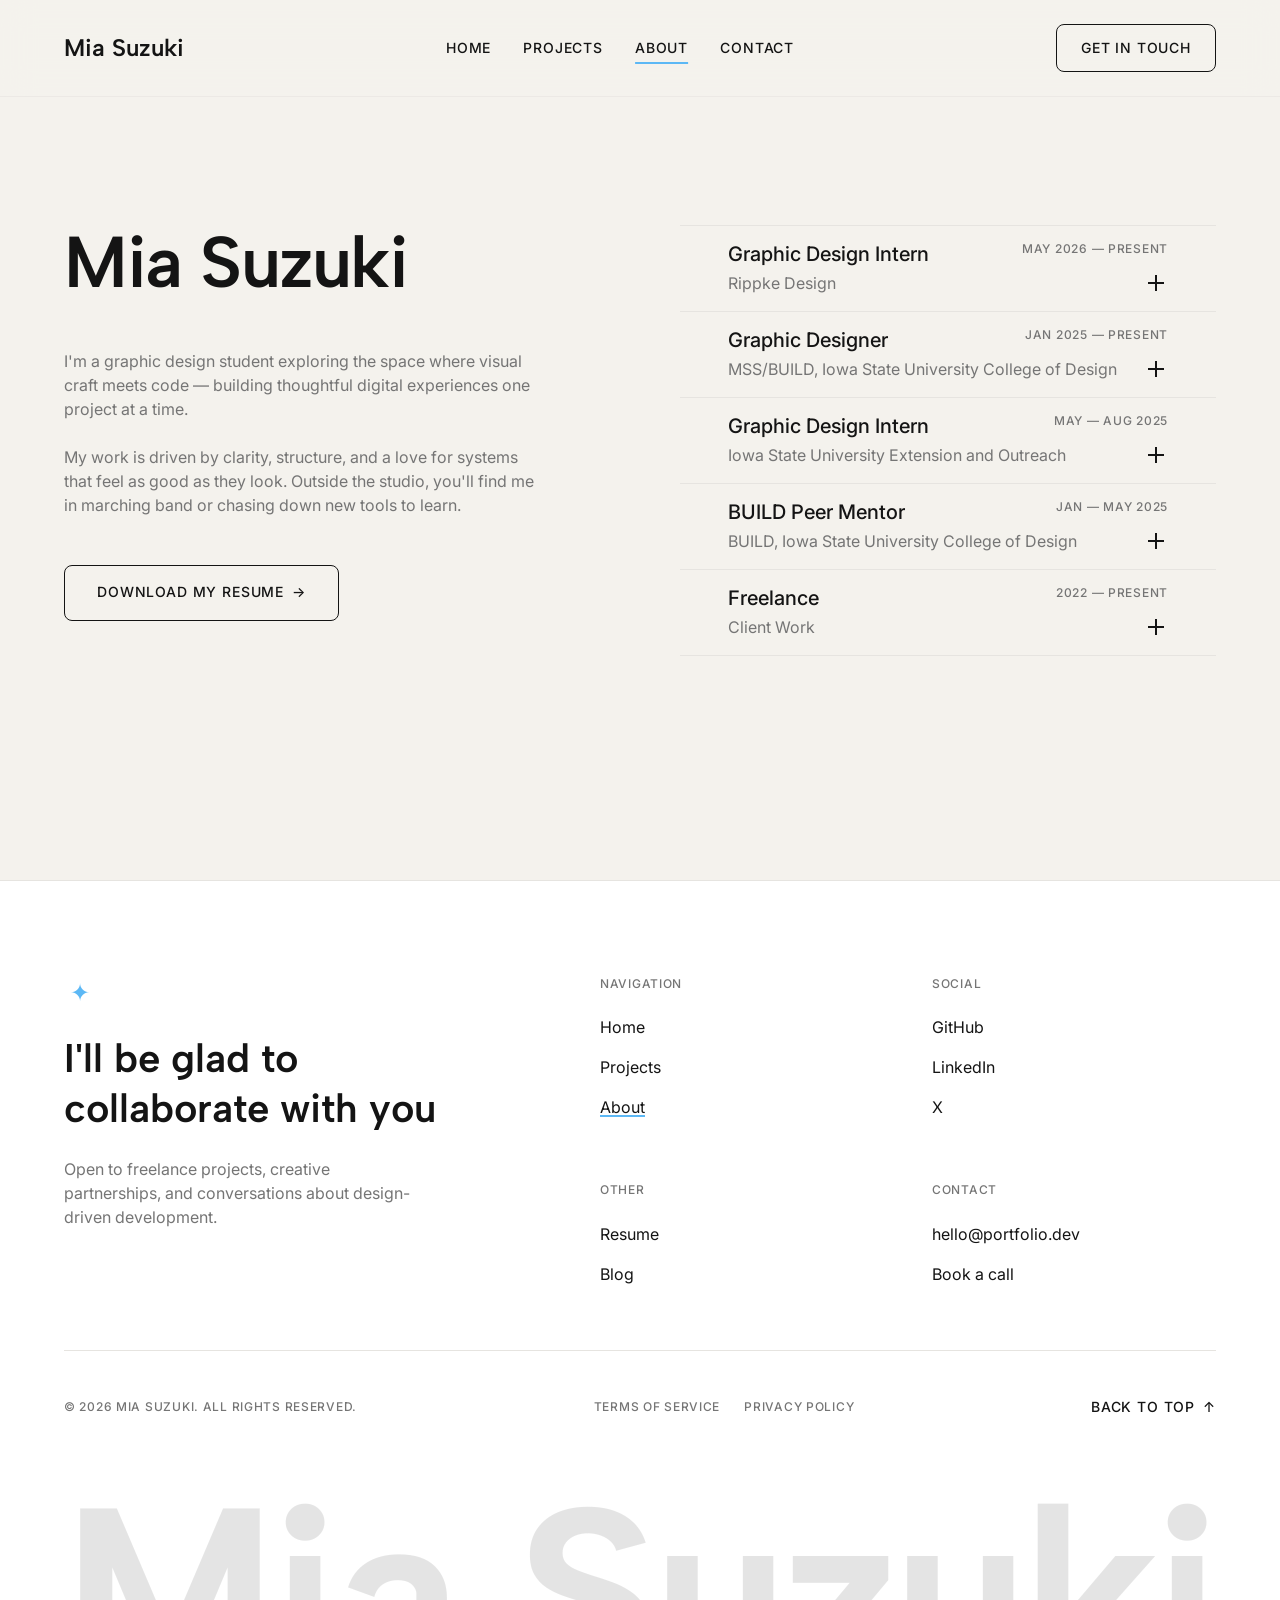
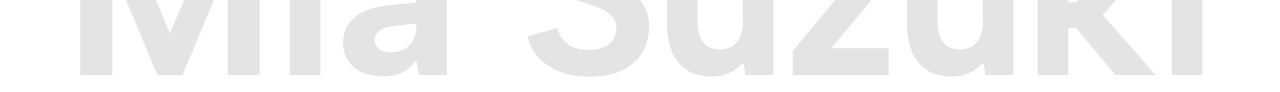
==== commit 7dfdf5e8: "Changes" ====
--- a/about.html
+++ b/about.html
@@ -119,12 +119,12 @@
               </div>
             </div>
 
-            <div class="accordion__item is-open">
-              <h3 class="accordion__heading">
-                <button
-                  type="button"
-                  class="accordion__trigger"
-                  aria-expanded="true"
+            <div class="accordion__item">
+              <h3 class="accordion__heading">
+                <button
+                  type="button"
+                  class="accordion__trigger"
+                  aria-expanded="false"
                   aria-controls="exp-panel-2"
                   id="exp-trigger-2"
                 >
@@ -143,6 +143,7 @@
                 id="exp-panel-2"
                 role="region"
                 aria-labelledby="exp-trigger-2"
+                aria-hidden="true"
               >
                 <div class="accordion__panel-inner">
                   <p class="text-body text-muted">
--- a/css/styles.css
+++ b/css/styles.css
@@ -450,7 +450,7 @@
 /* Hero */
 
 .hero {
-  padding-block: var(--space-9) var(--space-8);
+  padding-block: var(--space-9) var(--space-6);
   width: 100%;
   max-width: 100%;
   overflow-x: clip;
@@ -606,7 +606,7 @@
 /* Featured projects */
 
 .projects {
-  padding-block: var(--space-8) var(--space-9);
+  padding-block: var(--space-5) var(--space-9);
 }
 
 .projects__header {
@@ -644,7 +644,14 @@
 
 /* Project card */
 
+.project-card {
+  height: 100%;
+}
+
 .project-card__surface {
+  display: flex;
+  flex-direction: column;
+  height: 100%;
   background-color: var(--bg-surface);
   border-radius: var(--radius-md);
   border: var(--border-width-hairline) solid var(--border-default);
@@ -663,7 +670,9 @@
 }
 
 .project-card__link {
-  display: block;
+  display: flex;
+  flex-direction: column;
+  height: 100%;
   color: inherit;
 }
 
@@ -687,8 +696,17 @@
   background-color: var(--bg-disabled);
 }
 
+.project-card__image {
+  display: block;
+  width: 100%;
+  height: 100%;
+  object-fit: cover;
+  object-position: center;
+}
+
 .project-card__media--orb::before,
-.hero__ticker-placeholder.project-card__media--orb::before {
+.hero__ticker-placeholder.project-card__media--orb::before,
+.project-page__placeholder.project-card__media--orb::before {
   content: "";
   position: absolute;
   top: 8%;
@@ -702,7 +720,8 @@
 }
 
 .project-card__media--orb-alt::before,
-.hero__ticker-placeholder.project-card__media--orb-alt::before {
+.hero__ticker-placeholder.project-card__media--orb-alt::before,
+.project-page__placeholder.project-card__media--orb-alt::before {
   content: "";
   position: absolute;
   bottom: 10%;
@@ -716,7 +735,8 @@
 }
 
 .project-card__media--gradient,
-.hero__ticker-placeholder.project-card__media--gradient {
+.hero__ticker-placeholder.project-card__media--gradient,
+.project-page__placeholder.project-card__media--gradient {
   background: linear-gradient(
     135deg,
     color-mix(in srgb, var(--accent-default) 30%, var(--bg-disabled)) 0%,
@@ -726,7 +746,8 @@
 }
 
 .project-card__media--gradient-alt,
-.hero__ticker-placeholder.project-card__media--gradient-alt {
+.hero__ticker-placeholder.project-card__media--gradient-alt,
+.project-page__placeholder.project-card__media--gradient-alt {
   background: linear-gradient(
     160deg,
     var(--bg-disabled) 0%,
@@ -756,6 +777,7 @@
 .project-card__body {
   display: flex;
   flex-direction: column;
+  flex: 1;
   gap: var(--space-2);
 }
 
@@ -789,6 +811,7 @@
 }
 
 .project-card__excerpt {
+  flex: 1;
   color: var(--fg-muted);
 }
 
@@ -1442,3 +1465,976 @@
     transform: none;
   }
 }
+
+/* Project case study page */
+
+.project-page {
+  padding-block: var(--space-8) var(--space-9);
+}
+
+.project-page__back {
+  display: inline-flex;
+  align-items: center;
+  gap: var(--space-2);
+  margin-bottom: var(--space-6);
+  color: var(--fg-muted);
+  transition: color var(--duration-fast) var(--easing-standard);
+}
+
+.project-page__back:hover {
+  color: var(--fg-primary);
+}
+
+.project-page__hero-block {
+  display: grid;
+  gap: var(--space-6);
+  margin-bottom: var(--space-8);
+}
+
+.project-page__hero-copy {
+  display: flex;
+  flex-direction: column;
+  gap: var(--space-4);
+  min-width: 0;
+}
+
+.project-page__title {
+  color: var(--fg-primary);
+}
+
+.project-page__title.text-display {
+  font-size: var(--text-h1);
+  line-height: var(--leading-tight);
+  letter-spacing: var(--tracking-tight);
+}
+
+.project-page__subtitle {
+  color: var(--fg-muted);
+  max-width: 42rem;
+}
+
+.project-page__details {
+  display: grid;
+  grid-template-columns: 1fr;
+  gap: var(--space-4);
+  width: 100%;
+}
+
+@media (min-width: 640px) {
+  .project-page__details {
+    grid-template-columns: repeat(3, minmax(0, 1fr));
+    gap: var(--space-5);
+  }
+}
+
+.project-page__detail dt {
+  margin-bottom: var(--space-2);
+}
+
+.project-page__hero-cta {
+  margin-top: var(--space-2);
+}
+
+.project-page__hero-copy .project-page__details {
+  margin-top: var(--space-2);
+}
+
+.project-page__hero-media {
+  width: 100%;
+  min-width: 0;
+}
+
+.project-page__hero-image {
+  display: block;
+  width: 100%;
+  height: auto;
+  border-radius: var(--radius-md);
+  object-fit: cover;
+}
+
+.project-page__placeholder {
+  position: relative;
+  display: block;
+  width: 100%;
+  overflow: hidden;
+  border-radius: var(--radius-md);
+  background-color: var(--bg-disabled);
+}
+
+.project-page__placeholder[class*="project-card__media--"] {
+  display: flex;
+  align-items: center;
+  justify-content: center;
+}
+
+.project-page__placeholder--hero {
+  aspect-ratio: 21 / 9;
+  min-height: 12rem;
+}
+
+.project-page__placeholder--wide {
+  aspect-ratio: 16 / 9;
+  min-height: 10rem;
+}
+
+.project-page__placeholder--tall {
+  aspect-ratio: 3 / 4;
+  max-width: 360px;
+  margin-inline: auto;
+}
+
+.project-page__placeholder--moodboard {
+  aspect-ratio: 16 / 10;
+  min-height: var(--space-9);
+}
+
+.project-page__moodboard,
+.project-page__sketch {
+  display: block;
+  width: auto;
+  max-width: 100%;
+  height: auto;
+  border-radius: var(--radius-md);
+}
+
+.project-page__placeholder-label {
+  position: relative;
+  z-index: 1;
+}
+
+.project-page__body {
+  display: flex;
+  flex-direction: column;
+  gap: var(--space-8);
+  max-width: 40rem;
+}
+
+@media (min-width: 768px) {
+  .project-page__body {
+    max-width: none;
+  }
+}
+
+.project-page__intro {
+  display: flex;
+  flex-direction: column;
+  gap: var(--space-6);
+  max-width: 45rem;
+}
+
+.project-page__intro .text-body {
+  color: var(--fg-muted);
+}
+
+.project-page__section {
+  display: flex;
+  flex-direction: column;
+  gap: var(--space-5);
+  max-width: 45rem;
+}
+
+.project-page__section--open,
+.project-page__section:has(.project-page__gallery),
+.project-page__section:has(.project-page__mockups),
+.project-page__section:has(.project-page__panel),
+.project-page__section:has(.project-page__placeholder--wide),
+.project-page__section:has(.project-page__placeholder--moodboard),
+.project-page__section:has(.project-page__moodboard),
+.project-page__section:has(.project-page__sketch),
+.project-page__section:has(.project-page__carousel) {
+  max-width: none;
+}
+
+.project-page__section--open {
+  padding-block: var(--space-7);
+}
+
+.project-page__section .text-body {
+  color: var(--fg-muted);
+  max-width: 45rem;
+}
+
+.project-page__process {
+  display: flex;
+  flex-direction: column;
+  gap: var(--space-5);
+  max-width: none;
+}
+
+.project-page__process-nav {
+  display: grid;
+  grid-template-columns: auto minmax(0, 1fr) auto;
+  align-items: start;
+  gap: var(--space-3);
+  max-width: none;
+}
+
+.project-page__process-main {
+  display: flex;
+  flex-direction: column;
+  gap: var(--space-5);
+  min-width: 0;
+}
+
+.project-page__process-arrow {
+  display: inline-flex;
+  align-items: center;
+  justify-content: center;
+  align-self: start;
+  margin-top: var(--space-3);
+  width: var(--space-5);
+  height: var(--space-5);
+  border: var(--border-width-hairline) solid var(--border-default);
+  border-radius: var(--radius-sm);
+  background-color: var(--bg-surface);
+  color: var(--fg-primary);
+  cursor: pointer;
+  transition:
+    border-color var(--duration-fast) var(--easing-standard),
+    color var(--duration-fast) var(--easing-standard),
+    background-color var(--duration-fast) var(--easing-standard);
+}
+
+.project-page__process-arrow:hover:not(:disabled) {
+  border-color: var(--border-strong);
+  color: var(--fg-primary);
+}
+
+.project-page__process-arrow:focus-visible {
+  outline: none;
+  box-shadow: var(--shadow-focus);
+}
+
+.project-page__process-arrow:disabled {
+  color: var(--fg-subtle);
+  background-color: var(--bg-disabled);
+  border-color: var(--border-default);
+  cursor: not-allowed;
+}
+
+.project-page__process-chevron {
+  display: block;
+  flex-shrink: 0;
+}
+
+.project-page__stepper {
+  display: grid;
+  grid-template-columns: repeat(4, minmax(0, 1fr));
+  gap: var(--space-2);
+  padding: 0;
+  margin: 0;
+  list-style: none;
+  border-bottom: var(--border-width-hairline) solid var(--border-default);
+  max-width: none;
+}
+
+.project-page__stepper--three {
+  grid-template-columns: repeat(3, minmax(0, 1fr));
+}
+
+.project-page__step {
+  display: flex;
+  flex-direction: column;
+  align-items: center;
+  gap: var(--space-2);
+  min-width: 0;
+  padding: var(--space-3) var(--space-2);
+  border: none;
+  border-bottom: var(--border-width-strong) solid transparent;
+  margin-bottom: calc(var(--border-width-hairline) * -1);
+  background: transparent;
+  color: var(--fg-muted);
+  cursor: pointer;
+  text-align: center;
+  transition:
+    color var(--duration-fast) var(--easing-standard),
+    border-color var(--duration-base) var(--easing-standard);
+}
+
+.project-page__step:hover {
+  color: var(--fg-primary);
+}
+
+.project-page__step:focus-visible {
+  outline: none;
+  box-shadow: var(--shadow-focus);
+}
+
+.project-page__step .text-caption {
+  color: inherit;
+}
+
+.project-page__step-num {
+  display: flex;
+  align-items: center;
+  justify-content: center;
+  width: var(--space-5);
+  height: var(--space-5);
+  border-radius: var(--radius-sm);
+  background-color: var(--bg-disabled);
+  font-family: var(--font-ui);
+  font-size: var(--text-caption);
+  font-weight: 500;
+  color: var(--fg-muted);
+  transition:
+    background-color var(--duration-fast) var(--easing-standard),
+    color var(--duration-fast) var(--easing-standard);
+}
+
+.project-page__step--active {
+  color: var(--fg-primary);
+  border-bottom-color: var(--accent-default);
+}
+
+.project-page__step--active .project-page__step-num {
+  background-color: var(--accent-default);
+  color: var(--accent-fg);
+}
+
+.project-page__process-panels {
+  display: grid;
+  grid-template-columns: repeat(4, minmax(0, 1fr));
+  gap: var(--gutter);
+  max-width: none;
+  overflow: visible;
+}
+
+.project-page__process-panels--three {
+  grid-template-columns: repeat(3, minmax(0, 1fr));
+}
+
+.project-page__process-panels--three .project-page__process-panel {
+  width: min(200%, 42rem);
+}
+
+.project-page__process-panels--three .project-page__process-panel[data-process-index="0"] {
+  grid-column: 1;
+  justify-self: start;
+}
+
+.project-page__process-panels--three .project-page__process-panel[data-process-index="1"] {
+  grid-column: 2;
+  justify-self: center;
+}
+
+.project-page__process-panels--three .project-page__process-panel[data-process-index="2"] {
+  grid-column: 3;
+  justify-self: end;
+}
+
+.project-page__process-panel {
+  display: flex;
+  flex-direction: column;
+  gap: var(--space-3);
+  width: min(260%, 42rem);
+  max-width: 42rem;
+  padding: var(--inset-card);
+  background-color: var(--bg-surface);
+  border: var(--border-width-hairline) solid var(--border-default);
+  border-radius: var(--radius-md);
+  box-sizing: border-box;
+  z-index: 1;
+}
+
+.project-page__process-panel[hidden] {
+  display: none;
+}
+
+.project-page__process-panel[data-process-index="0"] {
+  grid-column: 1;
+  justify-self: start;
+}
+
+.project-page__process-panel[data-process-index="1"] {
+  grid-column: 2;
+  justify-self: center;
+}
+
+.project-page__process-panel[data-process-index="2"] {
+  grid-column: 3;
+  justify-self: center;
+}
+
+.project-page__process-panel[data-process-index="3"] {
+  grid-column: 4;
+  justify-self: end;
+}
+
+.project-page__process-panel .text-body {
+  max-width: none;
+  color: var(--fg-muted);
+}
+
+@media (max-width: 767px) {
+  .project-page__process-panels,
+  .project-page__process-panels--three {
+    grid-template-columns: 1fr;
+  }
+
+  .project-page__process-panel {
+    width: 100%;
+    max-width: none;
+  }
+
+  .project-page__process-panel[data-process-index="0"],
+  .project-page__process-panel[data-process-index="1"],
+  .project-page__process-panel[data-process-index="2"],
+  .project-page__process-panel[data-process-index="3"],
+  .project-page__process-panels--three .project-page__process-panel[data-process-index="0"],
+  .project-page__process-panels--three .project-page__process-panel[data-process-index="1"],
+  .project-page__process-panels--three .project-page__process-panel[data-process-index="2"] {
+    grid-column: 1;
+    justify-self: stretch;
+  }
+}
+
+.project-page__panel {
+  padding: var(--space-5);
+  background-color: var(--bg-surface);
+  border: var(--border-width-hairline) solid var(--border-default);
+  border-radius: var(--radius-md);
+  max-width: none;
+}
+
+@media (min-width: 768px) {
+  .project-page__panel {
+    padding: var(--space-6);
+  }
+}
+
+.project-page__style-guide {
+  display: flex;
+  flex-direction: column;
+  gap: var(--space-6);
+}
+
+.project-page__swatches {
+  display: flex;
+  flex-wrap: wrap;
+  gap: var(--space-3);
+}
+
+.project-page__swatch {
+  display: flex;
+  flex-direction: column;
+  gap: var(--space-2);
+  min-width: 4.5rem;
+}
+
+.project-page__swatch-color {
+  width: var(--space-7);
+  height: var(--space-7);
+  border-radius: var(--radius-sm);
+  border: var(--border-width-hairline) solid var(--border-default);
+}
+
+.project-page__type-samples {
+  display: flex;
+  flex-direction: column;
+  gap: var(--space-4);
+  padding-block: var(--space-4);
+  border-block: var(--border-width-hairline) solid var(--border-default);
+}
+
+.project-page__components {
+  display: flex;
+  flex-wrap: wrap;
+  align-items: center;
+  gap: var(--space-3);
+}
+
+.project-page__gallery {
+  display: flex;
+  flex-direction: column;
+  gap: var(--gutter);
+  width: 100%;
+  max-width: none;
+}
+
+.project-page__gallery .project-page__placeholder--wide {
+  aspect-ratio: 16 / 10;
+  min-height: 12rem;
+}
+
+.project-page__mockups {
+  display: grid;
+  gap: var(--space-7);
+  align-items: end;
+  justify-items: center;
+  width: 100%;
+}
+
+@media (min-width: 900px) {
+  .project-page__mockups {
+    grid-template-columns: minmax(0, 1.4fr) minmax(0, 0.7fr);
+    gap: var(--space-8);
+  }
+}
+
+.device-mockup {
+  display: flex;
+  flex-direction: column;
+  align-items: center;
+  gap: var(--space-4);
+  margin: 0;
+  width: 100%;
+}
+
+.device-mockup__trigger {
+  display: block;
+  width: 100%;
+  margin: 0;
+  padding: 0;
+  border: none;
+  background: transparent;
+  cursor: zoom-in;
+  text-align: left;
+}
+
+.device-mockup__trigger:focus-visible {
+  outline: none;
+  box-shadow: var(--shadow-focus);
+  border-radius: var(--radius-md);
+}
+
+.device-mockup--desktop .device-mockup__trigger {
+  border-radius: 14px;
+  overflow: hidden;
+  background-color: #1c1c1c;
+  box-shadow:
+    0 18px 40px rgb(0 0 0 / 0.14),
+    0 2px 8px rgb(0 0 0 / 0.08);
+}
+
+.device-mockup__browser {
+  display: flex;
+  align-items: center;
+  gap: var(--space-3);
+  padding: 10px 14px;
+  background-color: #2a2a2a;
+}
+
+.device-mockup__dots {
+  display: inline-flex;
+  gap: 6px;
+  flex-shrink: 0;
+}
+
+.device-mockup__dots span {
+  width: 10px;
+  height: 10px;
+  border-radius: 50%;
+  background-color: #ff5f57;
+}
+
+.device-mockup__dots span:nth-child(2) {
+  background-color: #febc2e;
+}
+
+.device-mockup__dots span:nth-child(3) {
+  background-color: #28c840;
+}
+
+.device-mockup__url {
+  flex: 1;
+  min-width: 0;
+  padding: 5px 12px;
+  border-radius: 999px;
+  background-color: #1a1a1a;
+  color: #b5b5b5;
+  font-family: var(--font-ui);
+  font-size: 11px;
+  line-height: 1.2;
+  white-space: nowrap;
+  overflow: hidden;
+  text-overflow: ellipsis;
+}
+
+.device-mockup--desktop .device-mockup__screen {
+  display: block;
+  width: 100%;
+  background-color: var(--bg-surface);
+}
+
+.device-mockup--desktop .device-mockup__screen img {
+  display: block;
+  width: 100%;
+  height: auto;
+}
+
+.device-mockup--desktop .device-mockup__screen--cover-top {
+  aspect-ratio: 16 / 10;
+  overflow: hidden;
+}
+
+.device-mockup--desktop .device-mockup__screen--cover-top img {
+  width: 100%;
+  height: 100%;
+  object-fit: cover;
+  object-position: top center;
+}
+
+.device-mockup--mobile {
+  max-width: 270px;
+}
+
+@media (min-width: 900px) {
+  .device-mockup--mobile {
+    max-width: 290px;
+    justify-self: center;
+  }
+}
+
+.device-mockup--mobile .device-mockup__trigger {
+  width: 100%;
+}
+
+.device-mockup__phone {
+  position: relative;
+  display: block;
+  width: 100%;
+  padding: 11px;
+  border-radius: 48px;
+  background:
+    linear-gradient(155deg, #555 0%, #2e2e2e 22%, #171717 70%, #0c0c0c 100%);
+  box-shadow:
+    0 30px 60px rgb(0 0 0 / 0.24),
+    0 10px 20px rgb(0 0 0 / 0.12),
+    inset 0 0 0 1.5px rgb(255 255 255 / 0.14),
+    inset 0 0 0 7px #1c1c1c;
+}
+
+.device-mockup__bezel {
+  position: relative;
+  display: block;
+  overflow: hidden;
+  border-radius: 38px;
+  background-color: #0a0a0a;
+}
+
+.device-mockup__btn {
+  position: absolute;
+  z-index: 2;
+  background: linear-gradient(90deg, #3a3a3a, #222);
+  box-shadow: inset 0 0 0 1px rgb(255 255 255 / 0.1);
+}
+
+.device-mockup__btn--silent {
+  top: 17%;
+  left: -3px;
+  width: 3px;
+  height: 4.5%;
+  border-radius: 2px 0 0 2px;
+}
+
+.device-mockup__btn--volume-up {
+  top: 24%;
+  left: -3px;
+  width: 3px;
+  height: 7.5%;
+  border-radius: 2px 0 0 2px;
+}
+
+.device-mockup__btn--volume-down {
+  top: 34%;
+  left: -3px;
+  width: 3px;
+  height: 7.5%;
+  border-radius: 2px 0 0 2px;
+}
+
+.device-mockup__btn--power {
+  top: 27%;
+  right: -3px;
+  width: 3px;
+  height: 11%;
+  border-radius: 0 2px 2px 0;
+}
+
+.device-mockup__island {
+  position: absolute;
+  top: 11px;
+  left: 50%;
+  z-index: 2;
+  width: 34%;
+  height: 24px;
+  border-radius: 999px;
+  background-color: #050505;
+  transform: translateX(-50%);
+  box-shadow: inset 0 0 0 1px rgb(255 255 255 / 0.05);
+}
+
+.device-mockup--mobile .device-mockup__screen {
+  display: block;
+  overflow: hidden;
+  border-radius: 38px;
+  padding-top: 36px;
+  background-color: #ffffff;
+}
+
+.device-mockup--mobile .device-mockup__screen img {
+  display: block;
+  width: 100%;
+  height: auto;
+}
+
+.device-mockup--mobile .device-mockup__screen--match-prep {
+  position: relative;
+  padding-top: 0;
+  aspect-ratio: 523 / 978;
+  background-color: #0a0f0c;
+}
+
+.device-mockup--mobile .device-mockup__screen--match-prep img {
+  position: absolute;
+  inset: 0;
+  width: 100%;
+  height: 100%;
+  object-fit: cover;
+  object-position: top center;
+}
+
+.device-mockup__phone--ratio {
+  aspect-ratio: 9 / 19.5;
+}
+
+.device-mockup__phone--ratio .device-mockup__bezel {
+  height: 100%;
+}
+
+.device-mockup--mobile .device-mockup__screen--cover-top {
+  position: absolute;
+  inset: 0;
+  padding-top: 0;
+  background-color: #0a0f0c;
+}
+
+.device-mockup--mobile .device-mockup__screen--cover-top img {
+  width: 100%;
+  height: 100%;
+  object-fit: cover;
+  object-position: top center;
+}
+
+.device-mockup__home {
+  position: absolute;
+  left: 50%;
+  bottom: 7px;
+  z-index: 2;
+  width: 36%;
+  height: 4px;
+  border-radius: 999px;
+  background-color: rgb(0 0 0 / 0.28);
+  transform: translateX(-50%);
+  pointer-events: none;
+}
+
+.device-mockup figcaption {
+  margin: 0;
+  color: var(--fg-muted);
+  text-align: center;
+}
+
+.project-page__carousel {
+  display: flex;
+  flex-direction: column;
+  gap: var(--space-5);
+  width: 100%;
+}
+
+.project-page__mockups + .project-page__carousel {
+  margin-top: var(--space-8);
+}
+
+.project-page__carousel-viewport {
+  width: 100%;
+  height: min(70vh, 36rem);
+  overflow: hidden;
+  border-radius: var(--radius-md);
+  background-color: var(--bg-disabled);
+}
+
+.project-page__carousel-track {
+  list-style: none;
+  margin: 0;
+  padding: 0;
+  height: 100%;
+}
+
+.project-page__carousel-slide {
+  margin: 0;
+  height: 100%;
+}
+
+.project-page__carousel-slide[hidden] {
+  display: none;
+}
+
+.project-page__carousel-zoom {
+  display: flex;
+  align-items: center;
+  justify-content: center;
+  width: 100%;
+  height: 100%;
+  margin: 0;
+  padding: var(--space-4);
+  border: none;
+  background: transparent;
+  cursor: zoom-in;
+}
+
+.project-page__carousel-zoom:focus-visible {
+  outline: none;
+  box-shadow: inset var(--shadow-focus);
+}
+
+.project-page__carousel-zoom img {
+  display: block;
+  width: auto;
+  max-width: 100%;
+  height: 100%;
+  object-fit: contain;
+}
+
+.project-page__carousel-controls {
+  display: flex;
+  align-items: center;
+  justify-content: center;
+  gap: var(--space-4);
+}
+
+.project-page__carousel-arrow {
+  display: inline-flex;
+  align-items: center;
+  justify-content: center;
+  width: var(--space-5);
+  height: var(--space-5);
+  border: var(--border-width-hairline) solid var(--border-default);
+  border-radius: var(--radius-sm);
+  background-color: var(--bg-surface);
+  color: var(--fg-primary);
+  cursor: pointer;
+  transition:
+    border-color var(--duration-fast) var(--easing-standard),
+    color var(--duration-fast) var(--easing-standard),
+    background-color var(--duration-fast) var(--easing-standard);
+}
+
+.project-page__carousel-arrow:hover:not(:disabled) {
+  border-color: var(--border-strong);
+}
+
+.project-page__carousel-arrow:focus-visible {
+  outline: none;
+  box-shadow: var(--shadow-focus);
+}
+
+.project-page__carousel-arrow:disabled {
+  color: var(--fg-subtle);
+  background-color: var(--bg-disabled);
+  cursor: not-allowed;
+}
+
+.project-page__carousel-status {
+  margin: 0;
+  min-width: 3.5rem;
+  text-align: center;
+  color: var(--fg-muted);
+}
+
+.lightbox {
+  position: fixed;
+  inset: 0;
+  z-index: var(--z-modal);
+  display: flex;
+  align-items: center;
+  justify-content: center;
+  padding: var(--space-6);
+  background-color: rgb(0 0 0 / 0.72);
+}
+
+.lightbox[hidden] {
+  display: none;
+}
+
+.lightbox__dialog {
+  position: relative;
+  display: flex;
+  align-items: center;
+  justify-content: center;
+  max-width: min(96vw, 90rem);
+  max-height: 92vh;
+}
+
+.lightbox__image {
+  display: block;
+  width: auto;
+  height: auto;
+  max-width: 100%;
+  max-height: 92vh;
+  object-fit: contain;
+  border-radius: var(--radius-sm);
+  background-color: var(--bg-surface);
+}
+
+.lightbox__close {
+  position: absolute;
+  top: var(--space-4);
+  right: var(--space-4);
+  z-index: 1;
+  display: inline-flex;
+  align-items: center;
+  justify-content: center;
+  width: var(--space-5);
+  height: var(--space-5);
+  border: none;
+  border-radius: var(--radius-sm);
+  background-color: var(--bg-surface);
+  color: var(--fg-primary);
+  cursor: pointer;
+}
+
+.lightbox__close:focus-visible {
+  outline: none;
+  box-shadow: var(--shadow-focus);
+}
+
+body.lightbox-open {
+  overflow: hidden;
+}
+
+.project-page__deploy {
+  display: flex;
+  flex-direction: column;
+  gap: var(--space-5);
+  max-width: 45rem;
+}
+
+.project-page__reflection {
+  display: flex;
+  flex-direction: column;
+  gap: var(--space-4);
+  max-width: 45rem;
+  padding-top: var(--space-8);
+  border-top: var(--border-width-hairline) solid var(--border-default);
+}
+
+.project-page__reflection .text-body {
+  color: var(--fg-muted);
+}
+
+@media (min-width: 768px) {
+  .project-page__placeholder--hero {
+    min-height: 16rem;
+  }
+
+  .project-page__placeholder--wide {
+    min-height: 14rem;
+  }
+}
+
+@media (min-width: 1024px) {
+  .project-page__placeholder--hero {
+    min-height: 20rem;
+  }
+}
